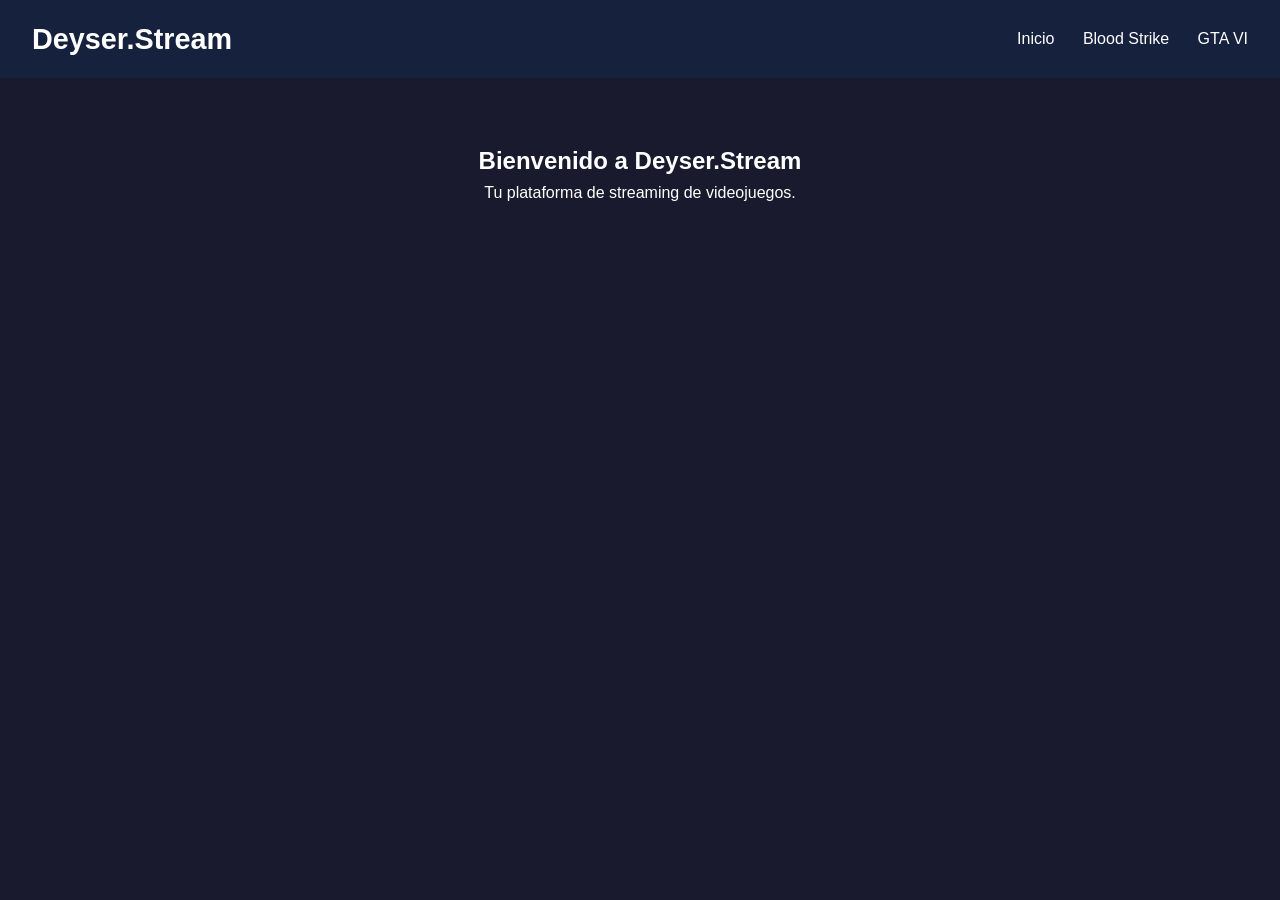
==== index.html @ 68c1915c "Estructura inicial de Deyser.Stream" ====
﻿<!DOCTYPE html>
<html lang="es">
<head>
    <meta charset="UTF-8">
    <meta name="viewport" content="width=device-width, initial-scale=1.0">
    <title>Deyser.Stream - Inicio</title>
    <link rel="stylesheet" href="css/style.css">
</head>
<body>
    <header>
        <h1>Deyser.Stream</h1>
        <nav>
            <a href="index.html">Inicio</a>
            <a href="pages/bloodstrike.html">Blood Strike</a>
            <a href="pages/gtavi.html">GTA VI</a>
        </nav>
    </header>
    <main>
        <section class="hero">
            <h2>Bienvenido a Deyser.Stream</h2>
            <p>Tu plataforma de streaming de videojuegos.</p>
        </section>
        <!-- Aquí irá el contenido general -->
    </main>
    <script src="js/main.js"></script>
</body>
</html>
---- css/style.css ----
﻿/* Estilos globales de Deyser.Stream */
:root {
    --color-primario: #1a1a2e;
    --color-secundario: #16213e;
    --color-acento: #e94560;
    --texto-claro: #ffffff;
}

* { margin: 0; padding: 0; box-sizing: border-box; }

body {
    font-family: 'Segoe UI', Tahoma, Geneva, Verdana, sans-serif;
    background-color: var(--color-primario);
    color: var(--texto-claro);
    line-height: 1.6;
}

header {
    background-color: var(--color-secundario);
    padding: 1rem 2rem;
    display: flex;
    justify-content: space-between;
    align-items: center;
}

header h1 { font-size: 1.8rem; }

nav a {
    color: var(--texto-claro);
    text-decoration: none;
    margin-left: 1.5rem;
    transition: color 0.3s;
}

nav a:hover { color: var(--color-acento); }

.hero { padding: 4rem 2rem; text-align: center; }

/* Los estilos específicos de cada juego irán en sus archivos CSS */
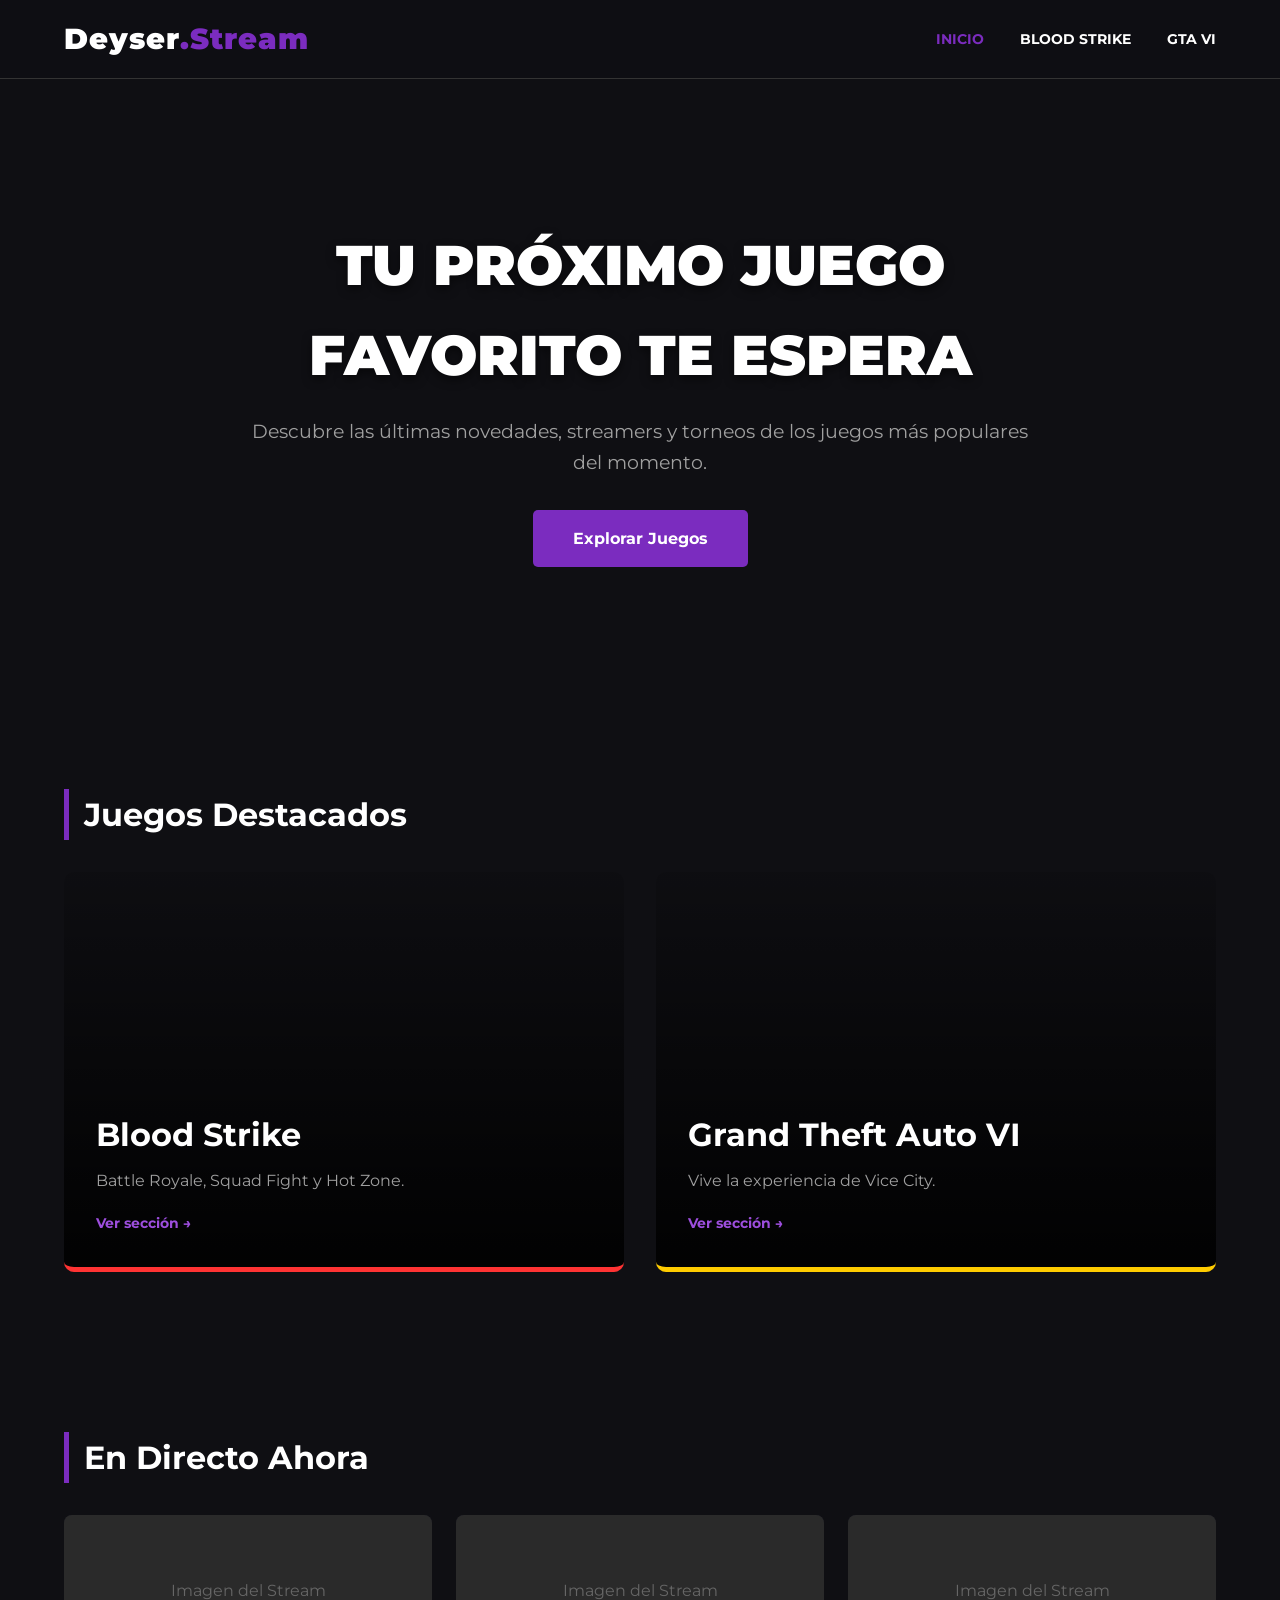
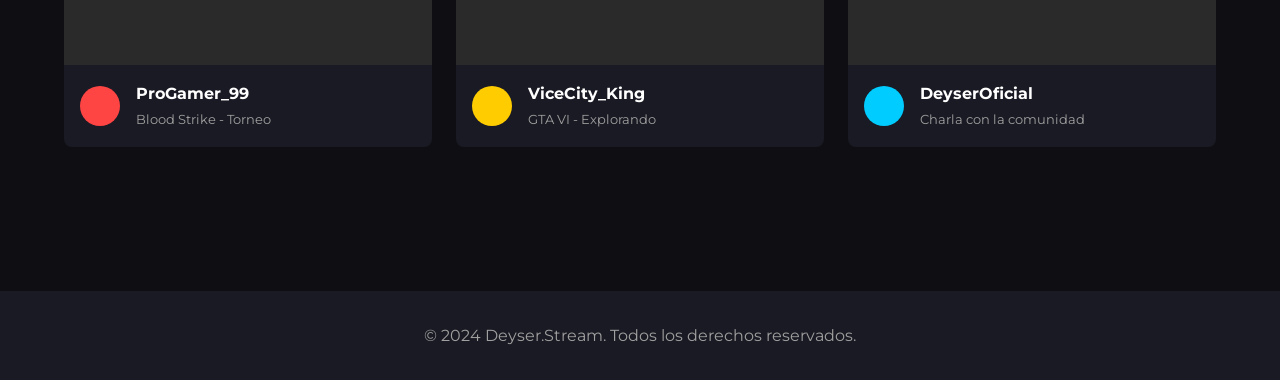
==== commit 25898a06: "Diseño del home general: Hero, tarjetas de juegos y streams" ====
--- a/index.html
+++ b/index.html
@@ -3,25 +3,103 @@
 <head>
     <meta charset="UTF-8">
     <meta name="viewport" content="width=device-width, initial-scale=1.0">
-    <title>Deyser.Stream - Inicio</title>
+    <title>Deyser.Stream - Tu portal de streaming</title>
+    <!-- Fuente de Google -->
+    <link href="https://fonts.googleapis.com/css2?family=Montserrat:wght@400;700;900&display=swap" rel="stylesheet">
     <link rel="stylesheet" href="css/style.css">
 </head>
 <body>
+    <!-- Barra de Navegación -->
     <header>
-        <h1>Deyser.Stream</h1>
+        <div class="logo">
+            <h1>Deyser<span>.Stream</span></h1>
+        </div>
         <nav>
-            <a href="index.html">Inicio</a>
+            <a href="index.html" class="active">Inicio</a>
             <a href="pages/bloodstrike.html">Blood Strike</a>
             <a href="pages/gtavi.html">GTA VI</a>
         </nav>
     </header>
+
     <main>
+        <!-- Sección Hero -->
         <section class="hero">
-            <h2>Bienvenido a Deyser.Stream</h2>
-            <p>Tu plataforma de streaming de videojuegos.</p>
+            <div class="hero-content">
+                <h2>Tu próximo juego favorito te espera</h2>
+                <p>Descubre las últimas novedades, streamers y torneos de los juegos más populares del momento.</p>
+                <a href="#destacados" class="btn-primary">Explorar Juegos</a>
+            </div>
         </section>
-        <!-- Aquí irá el contenido general -->
+
+        <!-- Juegos Destacados -->
+        <section id="destacados" class="featured-games">
+            <h2 class="section-title">Juegos Destacados</h2>
+            <div class="games-grid">
+                <!-- Tarjeta Blood Strike -->
+                <a href="pages/bloodstrike.html" class="game-card bloodstrike-card">
+                    <div class="card-content">
+                        <h3>Blood Strike</h3>
+                        <p>Battle Royale, Squad Fight y Hot Zone.</p>
+                        <span class="play-btn">Ver sección →</span>
+                    </div>
+                </a>
+                <!-- Tarjeta GTA VI -->
+                <a href="pages/gtavi.html" class="game-card gtavi-card">
+                    <div class="card-content">
+                        <h3>Grand Theft Auto VI</h3>
+                        <p>Vive la experiencia de Vice City.</p>
+                        <span class="play-btn">Ver sección →</span>
+                    </div>
+                </a>
+            </div>
+        </section>
+
+        <!-- Streams en Vivo -->
+        <section class="live-streams">
+            <h2 class="section-title">En Directo Ahora</h2>
+            <div class="streams-grid">
+                <!-- Stream 1 -->
+                <div class="stream-card">
+                    <div class="stream-thumbnail" style="background-color: #2a2a2a; display: flex; align-items: center; justify-content: center; color: #666;">Imagen del Stream</div>
+                    <div class="stream-info">
+                        <div class="avatar" style="background: #ff4444;"></div>
+                        <div>
+                            <h4>ProGamer_99</h4>
+                            <p>Blood Strike - Torneo</p>
+                        </div>
+                    </div>
+                </div>
+                <!-- Stream 2 -->
+                <div class="stream-card">
+                    <div class="stream-thumbnail" style="background-color: #2a2a2a; display: flex; align-items: center; justify-content: center; color: #666;">Imagen del Stream</div>
+                    <div class="stream-info">
+                        <div class="avatar" style="background: #ffcc00;"></div>
+                        <div>
+                            <h4>ViceCity_King</h4>
+                            <p>GTA VI - Explorando</p>
+                        </div>
+                    </div>
+                </div>
+                 <!-- Stream 3 -->
+                 <div class="stream-card">
+                    <div class="stream-thumbnail" style="background-color: #2a2a2a; display: flex; align-items: center; justify-content: center; color: #666;">Imagen del Stream</div>
+                    <div class="stream-info">
+                        <div class="avatar" style="background: #00ccff;"></div>
+                        <div>
+                            <h4>DeyserOficial</h4>
+                            <p>Charla con la comunidad</p>
+                        </div>
+                    </div>
+                </div>
+            </div>
+        </section>
     </main>
+
+    <!-- Footer -->
+    <footer>
+        <p>&copy; 2024 Deyser.Stream. Todos los derechos reservados.</p>
+    </footer>
+
     <script src="js/main.js"></script>
 </body>
 </html>
--- a/css/style.css
+++ b/css/style.css
@@ -1,39 +1,256 @@
-﻿/* Estilos globales de Deyser.Stream */
+﻿/* =========================================
+   VARIABLES Y RESET
+   ========================================= */
 :root {
-    --color-primario: #1a1a2e;
-    --color-secundario: #16213e;
-    --color-acento: #e94560;
-    --texto-claro: #ffffff;
-}
-
-* { margin: 0; padding: 0; box-sizing: border-box; }
+    --bg-dark: #0f0f13;
+    --bg-card: #1a1a24;
+    --primary: #7b2cbf;
+    --primary-hover: #9d4edd;
+    --text-main: #ffffff;
+    --text-muted: #a0a0a0;
+    --accent-bloodstrike: #ff3333;
+    --accent-gtavi: #ffcc00;
+}
+
+* { 
+    margin: 0; 
+    padding: 0; 
+    box-sizing: border-box; 
+    font-family: 'Montserrat', sans-serif;
+}
 
 body {
-    font-family: 'Segoe UI', Tahoma, Geneva, Verdana, sans-serif;
-    background-color: var(--color-primario);
-    color: var(--texto-claro);
+    background-color: var(--bg-dark);
+    color: var(--text-main);
     line-height: 1.6;
 }
 
+/* =========================================
+   HEADER (Navegación)
+   ========================================= */
 header {
-    background-color: var(--color-secundario);
-    padding: 1rem 2rem;
+    background-color: rgba(15, 15, 19, 0.95);
+    padding: 1rem 5%;
     display: flex;
     justify-content: space-between;
     align-items: center;
-}
-
-header h1 { font-size: 1.8rem; }
+    position: sticky;
+    top: 0;
+    z-index: 100;
+    border-bottom: 1px solid #333;
+}
+
+.logo h1 {
+    font-size: 1.8rem;
+    font-weight: 900;
+    letter-spacing: 1px;
+}
+
+.logo span {
+    color: var(--primary);
+}
 
 nav a {
-    color: var(--texto-claro);
+    color: var(--text-main);
     text-decoration: none;
-    margin-left: 1.5rem;
+    margin-left: 2rem;
+    font-weight: 700;
+    font-size: 0.9rem;
+    text-transform: uppercase;
     transition: color 0.3s;
 }
 
-nav a:hover { color: var(--color-acento); }
-
-.hero { padding: 4rem 2rem; text-align: center; }
-
-/* Los estilos específicos de cada juego irán en sus archivos CSS */
+nav a:hover, nav a.active {
+    color: var(--primary);
+}
+
+/* =========================================
+   HERO SECTION
+   ========================================= */
+.hero {
+    height: 70vh;
+    display: flex;
+    align-items: center;
+    justify-content: center;
+    text-align: center;
+    background: linear-gradient(rgba(15, 15, 19, 0.8), rgba(15, 15, 19, 0.9)), url('https://images.unsplash.com/photo-1542751371-adc38448a05e?ixlib=rb-4.0.3&auto=format&fit=crop&w=1920&q=80') center/cover;
+    padding: 0 20px;
+}
+
+.hero-content {
+    max-width: 800px;
+}
+
+.hero h2 {
+    font-size: 3.5rem;
+    font-weight: 900;
+    margin-bottom: 1rem;
+    text-transform: uppercase;
+    text-shadow: 0 4px 10px rgba(0,0,0,0.5);
+}
+
+.hero p {
+    font-size: 1.2rem;
+    color: var(--text-muted);
+    margin-bottom: 2rem;
+}
+
+.btn-primary {
+    display: inline-block;
+    background-color: var(--primary);
+    color: white;
+    padding: 1rem 2.5rem;
+    text-decoration: none;
+    font-weight: 700;
+    border-radius: 5px;
+    transition: background 0.3s, transform 0.2s;
+}
+
+.btn-primary:hover {
+    background-color: var(--primary-hover);
+    transform: translateY(-3px);
+}
+
+/* =========================================
+   SECCIONES GENERALES
+   ========================================= */
+section {
+    padding: 5rem 5%;
+}
+
+.section-title {
+    font-size: 2rem;
+    margin-bottom: 2rem;
+    border-left: 5px solid var(--primary);
+    padding-left: 15px;
+}
+
+/* =========================================
+   JUEGOS DESTACADOS (Grid)
+   ========================================= */
+.games-grid {
+    display: grid;
+    grid-template-columns: repeat(auto-fit, minmax(300px, 1fr));
+    gap: 2rem;
+}
+
+.game-card {
+    height: 400px;
+    border-radius: 10px;
+    text-decoration: none;
+    color: white;
+    display: flex;
+    align-items: flex-end;
+    padding: 2rem;
+    position: relative;
+    overflow: hidden;
+    transition: transform 0.3s;
+}
+
+.game-card:hover {
+    transform: scale(1.02);
+}
+
+/* Tarjeta Blood Strike */
+.bloodstrike-card {
+    background: linear-gradient(to top, rgba(0,0,0,0.9), rgba(0,0,0,0.1)), url('https://images.unsplash.com/photo-1538481199705-c710c4e965fc?ixlib=rb-4.0.3&auto=format&fit=crop&w=800&q=80') center/cover;
+    border-bottom: 5px solid var(--accent-bloodstrike);
+}
+
+/* Tarjeta GTA VI */
+.gtavi-card {
+    background: linear-gradient(to top, rgba(0,0,0,0.9), rgba(0,0,0,0.1)), url('https://images.unsplash.com/photo-1511512578047-dfb367046420?ixlib=rb-4.0.3&auto=format&fit=crop&w=800&q=80') center/cover;
+    border-bottom: 5px solid var(--accent-gtavi);
+}
+
+.card-content h3 {
+    font-size: 2rem;
+    margin-bottom: 0.5rem;
+}
+
+.card-content p {
+    color: var(--text-muted);
+    margin-bottom: 1rem;
+}
+
+.play-btn {
+    font-weight: 700;
+    font-size: 0.9rem;
+    color: var(--primary-hover);
+}
+
+/* =========================================
+   STREAMS EN VIVO
+   ========================================= */
+.streams-grid {
+    display: grid;
+    grid-template-columns: repeat(auto-fit, minmax(250px, 1fr));
+    gap: 1.5rem;
+}
+
+.stream-card {
+    background-color: var(--bg-card);
+    border-radius: 8px;
+    overflow: hidden;
+    transition: transform 0.2s;
+    cursor: pointer;
+}
+
+.stream-card:hover {
+    transform: translateY(-5px);
+}
+
+.stream-thumbnail {
+    width: 100%;
+    height: 150px;
+}
+
+.stream-info {
+    padding: 1rem;
+    display: flex;
+    align-items: center;
+    gap: 1rem;
+}
+
+.avatar {
+    width: 40px;
+    height: 40px;
+    border-radius: 50%;
+}
+
+.stream-info h4 {
+    font-size: 1rem;
+    margin-bottom: 0.2rem;
+}
+
+.stream-info p {
+    font-size: 0.8rem;
+    color: var(--text-muted);
+}
+
+/* =========================================
+   FOOTER
+   ========================================= */
+footer {
+    text-align: center;
+    padding: 2rem;
+    background-color: var(--bg-card);
+    color: var(--text-muted);
+    margin-top: 4rem;
+}
+
+/* =========================================
+   RESPONSIVE (Móviles)
+   ========================================= */
+@media (max-width: 768px) {
+    header {
+        flex-direction: column;
+        gap: 1rem;
+    }
+    nav a {
+        margin: 0 0.5rem;
+    }
+    .hero h2 {
+        font-size: 2.2rem;
+    }
+}
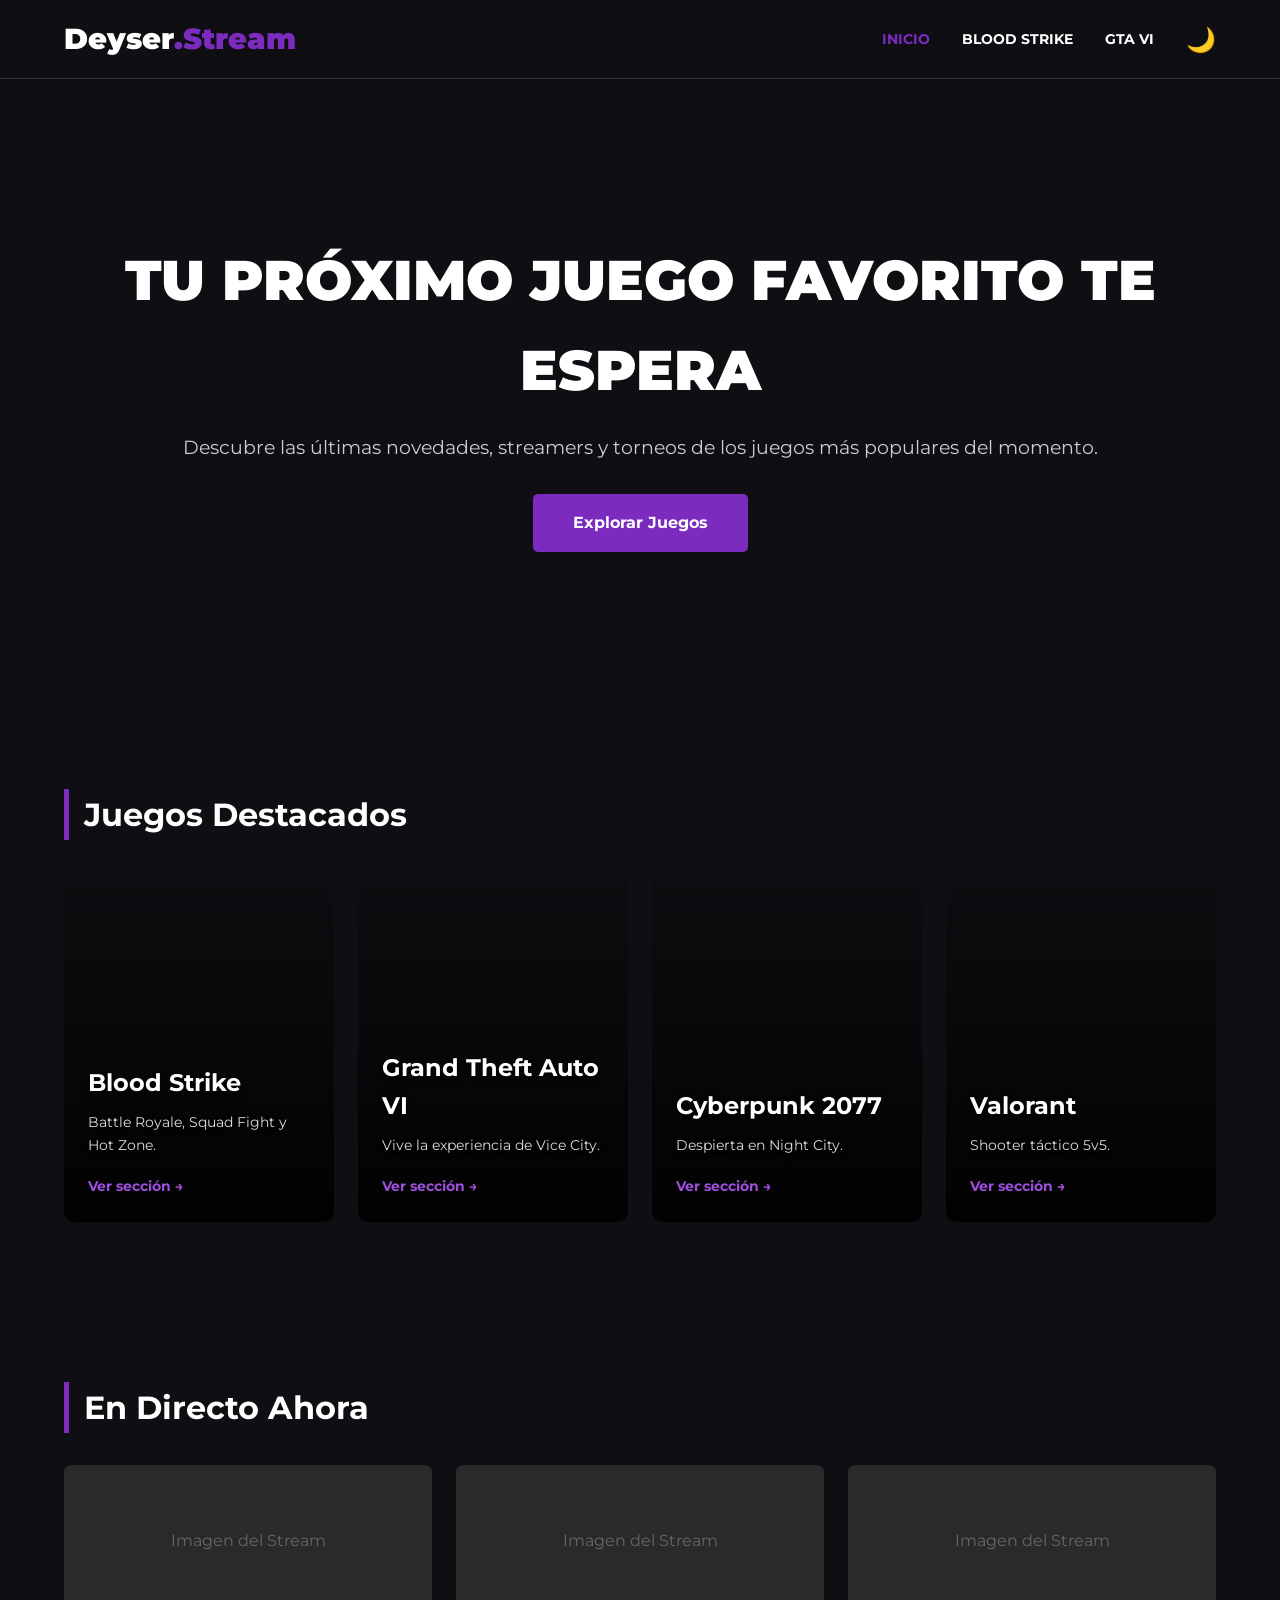
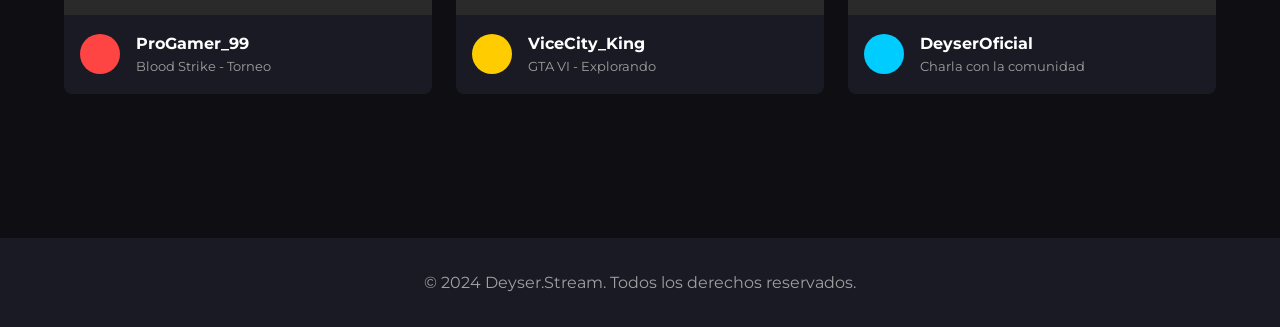
==== commit 4133177c: "Feat: SEO, Favicon, 4 juegos, Modo Claro/Oscuro y pulido visual" ====
--- a/index.html
+++ b/index.html
@@ -4,12 +4,22 @@
     <meta charset="UTF-8">
     <meta name="viewport" content="width=device-width, initial-scale=1.0">
     <title>Deyser.Stream - Tu portal de streaming</title>
-    <!-- Fuente de Google -->
+    
+    <!-- SEO y Redes Sociales -->
+    <meta name="description" content="Descubre las últimas novedades, streamers y torneos de los juegos más populares del momento en Deyser.Stream.">
+    <meta property="og:title" content="Deyser.Stream - Tu portal de streaming">
+    <meta property="og:description" content="Descubre las últimas novedades de tus juegos favoritos.">
+    <meta property="og:type" content="website">
+    <meta property="og:image" content="https://images.unsplash.com/photo-1542751371-adc38448a05e?q=80&w=1200&auto=format&fit=crop">
+    
+    <!-- Favicon (Emoji de mando) -->
+    <link rel="icon" href="data:image/svg+xml,<svg xmlns=%22http://www.w3.org/2000/svg%22 viewBox=%220 0 100 100%22><text y=%22.9em%22 font-size=%2290%22>🎮</text></svg>">
+    
+    <!-- Fuentes -->
     <link href="https://fonts.googleapis.com/css2?family=Montserrat:wght@400;700;900&display=swap" rel="stylesheet">
     <link rel="stylesheet" href="css/style.css">
 </head>
 <body>
-    <!-- Barra de Navegación -->
     <header>
         <div class="logo">
             <h1>Deyser<span>.Stream</span></h1>
@@ -18,11 +28,11 @@
             <a href="index.html" class="active">Inicio</a>
             <a href="pages/bloodstrike.html">Blood Strike</a>
             <a href="pages/gtavi.html">GTA VI</a>
+            <button id="theme-toggle" class="theme-btn" aria-label="Cambiar tema">🌙</button>
         </nav>
     </header>
 
     <main>
-        <!-- Sección Hero -->
         <section class="hero">
             <div class="hero-content">
                 <h2>Tu próximo juego favorito te espera</h2>
@@ -31,7 +41,6 @@
             </div>
         </section>
 
-        <!-- Juegos Destacados -->
         <section id="destacados" class="featured-games">
             <h2 class="section-title">Juegos Destacados</h2>
             <div class="games-grid">
@@ -51,14 +60,28 @@
                         <span class="play-btn">Ver sección →</span>
                     </div>
                 </a>
+                <!-- Tarjeta Cyberpunk 2077 -->
+                <a href="#" class="game-card cyberpunk-card">
+                    <div class="card-content">
+                        <h3>Cyberpunk 2077</h3>
+                        <p>Despierta en Night City.</p>
+                        <span class="play-btn">Ver sección →</span>
+                    </div>
+                </a>
+                <!-- Tarjeta Valorant -->
+                <a href="#" class="game-card valorant-card">
+                    <div class="card-content">
+                        <h3>Valorant</h3>
+                        <p>Shooter táctico 5v5.</p>
+                        <span class="play-btn">Ver sección →</span>
+                    </div>
+                </a>
             </div>
         </section>
 
-        <!-- Streams en Vivo -->
         <section class="live-streams">
             <h2 class="section-title">En Directo Ahora</h2>
             <div class="streams-grid">
-                <!-- Stream 1 -->
                 <div class="stream-card">
                     <div class="stream-thumbnail" style="background-color: #2a2a2a; display: flex; align-items: center; justify-content: center; color: #666;">Imagen del Stream</div>
                     <div class="stream-info">
@@ -69,7 +92,6 @@
                         </div>
                     </div>
                 </div>
-                <!-- Stream 2 -->
                 <div class="stream-card">
                     <div class="stream-thumbnail" style="background-color: #2a2a2a; display: flex; align-items: center; justify-content: center; color: #666;">Imagen del Stream</div>
                     <div class="stream-info">
@@ -80,7 +102,6 @@
                         </div>
                     </div>
                 </div>
-                 <!-- Stream 3 -->
                  <div class="stream-card">
                     <div class="stream-thumbnail" style="background-color: #2a2a2a; display: flex; align-items: center; justify-content: center; color: #666;">Imagen del Stream</div>
                     <div class="stream-info">
@@ -95,7 +116,6 @@
         </section>
     </main>
 
-    <!-- Footer -->
     <footer>
         <p>&copy; 2024 Deyser.Stream. Todos los derechos reservados.</p>
     </footer>
--- a/css/style.css
+++ b/css/style.css
@@ -1,5 +1,5 @@
 ﻿/* =========================================
-   VARIABLES Y RESET
+   VARIABLES GLOBALES Y RESET
    ========================================= */
 :root {
     --bg-dark: #0f0f13;
@@ -8,8 +8,16 @@
     --primary-hover: #9d4edd;
     --text-main: #ffffff;
     --text-muted: #a0a0a0;
-    --accent-bloodstrike: #ff3333;
-    --accent-gtavi: #ffcc00;
+    --border-color: #333333;
+}
+
+/* MODO CLARO */
+body.light-mode {
+    --bg-dark: #f4f4f9;
+    --bg-card: #ffffff;
+    --text-main: #121212;
+    --text-muted: #555555;
+    --border-color: #dddddd;
 }
 
 * { 
@@ -17,6 +25,11 @@
     padding: 0; 
     box-sizing: border-box; 
     font-family: 'Montserrat', sans-serif;
+    transition: background-color 0.3s, color 0.3s, border-color 0.3s;
+}
+
+html {
+    scroll-behavior: smooth;
 }
 
 body {
@@ -25,8 +38,14 @@
     line-height: 1.6;
 }
 
+/* Scrollbar Personalizada */
+::-webkit-scrollbar { width: 10px; }
+::-webkit-scrollbar-track { background: var(--bg-dark); }
+::-webkit-scrollbar-thumb { background: var(--primary); border-radius: 5px; }
+::-webkit-scrollbar-thumb:hover { background: var(--primary-hover); }
+
 /* =========================================
-   HEADER (Navegación)
+   HEADER
    ========================================= */
 header {
     background-color: rgba(15, 15, 19, 0.95);
@@ -37,19 +56,14 @@
     position: sticky;
     top: 0;
     z-index: 100;
-    border-bottom: 1px solid #333;
+    border-bottom: 1px solid var(--border-color);
 }
+body.light-mode header { background-color: rgba(244, 244, 249, 0.95); }
 
-.logo h1 {
-    font-size: 1.8rem;
-    font-weight: 900;
-    letter-spacing: 1px;
-}
+.logo h1 { font-size: 1.8rem; font-weight: 900; color: var(--text-main); }
+.logo span { color: var(--primary); }
 
-.logo span {
-    color: var(--primary);
-}
-
+nav { display: flex; align-items: center; }
 nav a {
     color: var(--text-main);
     text-decoration: none;
@@ -59,10 +73,18 @@
     text-transform: uppercase;
     transition: color 0.3s;
 }
+nav a:hover, nav a.active { color: var(--primary); }
 
-nav a:hover, nav a.active {
-    color: var(--primary);
+/* Botón Modo Claro/Oscuro */
+.theme-btn {
+    background: none;
+    border: none;
+    font-size: 1.5rem;
+    cursor: pointer;
+    margin-left: 2rem;
+    transition: transform 0.3s;
 }
+.theme-btn:hover { transform: scale(1.2) rotate(15deg); }
 
 /* =========================================
    HERO SECTION
@@ -76,181 +98,62 @@
     background: linear-gradient(rgba(15, 15, 19, 0.8), rgba(15, 15, 19, 0.9)), url('https://images.unsplash.com/photo-1542751371-adc38448a05e?ixlib=rb-4.0.3&auto=format&fit=crop&w=1920&q=80') center/cover;
     padding: 0 20px;
 }
-
-.hero-content {
-    max-width: 800px;
-}
-
-.hero h2 {
-    font-size: 3.5rem;
-    font-weight: 900;
-    margin-bottom: 1rem;
-    text-transform: uppercase;
-    text-shadow: 0 4px 10px rgba(0,0,0,0.5);
-}
-
-.hero p {
-    font-size: 1.2rem;
-    color: var(--text-muted);
-    margin-bottom: 2rem;
-}
+.hero h2 { font-size: 3.5rem; font-weight: 900; margin-bottom: 1rem; text-transform: uppercase; color: #fff; }
+.hero p { font-size: 1.2rem; color: #ccc; margin-bottom: 2rem; }
 
 .btn-primary {
-    display: inline-block;
-    background-color: var(--primary);
-    color: white;
-    padding: 1rem 2.5rem;
-    text-decoration: none;
-    font-weight: 700;
-    border-radius: 5px;
-    transition: background 0.3s, transform 0.2s;
+    display: inline-block; background-color: var(--primary); color: white;
+    padding: 1rem 2.5rem; text-decoration: none; font-weight: 700;
+    border-radius: 5px; transition: background 0.3s, transform 0.2s;
 }
-
-.btn-primary:hover {
-    background-color: var(--primary-hover);
-    transform: translateY(-3px);
-}
+.btn-primary:hover { background-color: var(--primary-hover); transform: translateY(-3px); }
 
 /* =========================================
-   SECCIONES GENERALES
+   SECCIONES Y GRIDS
    ========================================= */
-section {
-    padding: 5rem 5%;
+section { padding: 5rem 5%; }
+.section-title { font-size: 2rem; margin-bottom: 2rem; border-left: 5px solid var(--primary); padding-left: 15px; }
+
+/* Juegos (Ahora 4 tarjetas) */
+.games-grid { display: grid; grid-template-columns: repeat(auto-fit, minmax(250px, 1fr)); gap: 1.5rem; }
+.game-card {
+    height: 350px; border-radius: 10px; text-decoration: none; color: white;
+    display: flex; align-items: flex-end; padding: 1.5rem;
+    position: relative; overflow: hidden; transition: transform 0.3s;
 }
+.game-card:hover { transform: scale(1.03); }
+.game-card::after {
+    content: ''; position: absolute; inset: 0;
+    background: linear-gradient(to top, rgba(0,0,0,0.9), rgba(0,0,0,0.1));
+    z-index: 1;
+}
+.card-content { position: relative; z-index: 2; }
+.card-content h3 { font-size: 1.5rem; margin-bottom: 0.5rem; text-shadow: 0 2px 5px rgba(0,0,0,0.8); }
+.card-content p { color: #ddd; margin-bottom: 1rem; font-size: 0.9rem; text-shadow: 0 2px 5px rgba(0,0,0,0.8); }
+.play-btn { font-weight: 700; font-size: 0.9rem; color: var(--primary-hover); }
 
-.section-title {
-    font-size: 2rem;
-    margin-bottom: 2rem;
-    border-left: 5px solid var(--primary);
-    padding-left: 15px;
+/* Fondos de las tarjetas */
+.bloodstrike-card { background: url('https://images.unsplash.com/photo-1538481199705-c710c4e965fc?auto=format&fit=crop&w=600&q=80') center/cover; }
+.gtavi-card { background: url('https://images.unsplash.com/photo-1511512578047-dfb367046420?auto=format&fit=crop&w=600&q=80') center/cover; }
+.cyberpunk-card { background: url('https://images.unsplash.com/photo-1605559911160-a3d95d213904?auto=format&fit=crop&w=600&q=80') center/cover; }
+.valorant-card { background: url('https://images.unsplash.com/photo-1542751371-adc38448a05e?auto=format&fit=crop&w=600&q=80') center/cover; }
+
+/* Streams */
+.streams-grid { display: grid; grid-template-columns: repeat(auto-fit, minmax(250px, 1fr)); gap: 1.5rem; }
+.stream-card { background-color: var(--bg-card); border-radius: 8px; overflow: hidden; transition: transform 0.2s; cursor: pointer; }
+.stream-card:hover { transform: translateY(-5px); }
+.stream-thumbnail { width: 100%; height: 150px; }
+.stream-info { padding: 1rem; display: flex; align-items: center; gap: 1rem; }
+.avatar { width: 40px; height: 40px; border-radius: 50%; }
+.stream-info h4 { font-size: 1rem; color: var(--text-main); }
+.stream-info p { font-size: 0.8rem; color: var(--text-muted); }
+
+/* Footer */
+footer { text-align: center; padding: 2rem; background-color: var(--bg-card); color: var(--text-muted); margin-top: 4rem; }
+
+@media (max-width: 768px) {
+    header { flex-direction: column; gap: 1rem; }
+    nav a { margin: 0 0.5rem; font-size: 0.8rem; }
+    .theme-btn { margin-left: 0.5rem; }
+    .hero h2 { font-size: 2.2rem; }
 }
-
-/* =========================================
-   JUEGOS DESTACADOS (Grid)
-   ========================================= */
-.games-grid {
-    display: grid;
-    grid-template-columns: repeat(auto-fit, minmax(300px, 1fr));
-    gap: 2rem;
-}
-
-.game-card {
-    height: 400px;
-    border-radius: 10px;
-    text-decoration: none;
-    color: white;
-    display: flex;
-    align-items: flex-end;
-    padding: 2rem;
-    position: relative;
-    overflow: hidden;
-    transition: transform 0.3s;
-}
-
-.game-card:hover {
-    transform: scale(1.02);
-}
-
-/* Tarjeta Blood Strike */
-.bloodstrike-card {
-    background: linear-gradient(to top, rgba(0,0,0,0.9), rgba(0,0,0,0.1)), url('https://images.unsplash.com/photo-1538481199705-c710c4e965fc?ixlib=rb-4.0.3&auto=format&fit=crop&w=800&q=80') center/cover;
-    border-bottom: 5px solid var(--accent-bloodstrike);
-}
-
-/* Tarjeta GTA VI */
-.gtavi-card {
-    background: linear-gradient(to top, rgba(0,0,0,0.9), rgba(0,0,0,0.1)), url('https://images.unsplash.com/photo-1511512578047-dfb367046420?ixlib=rb-4.0.3&auto=format&fit=crop&w=800&q=80') center/cover;
-    border-bottom: 5px solid var(--accent-gtavi);
-}
-
-.card-content h3 {
-    font-size: 2rem;
-    margin-bottom: 0.5rem;
-}
-
-.card-content p {
-    color: var(--text-muted);
-    margin-bottom: 1rem;
-}
-
-.play-btn {
-    font-weight: 700;
-    font-size: 0.9rem;
-    color: var(--primary-hover);
-}
-
-/* =========================================
-   STREAMS EN VIVO
-   ========================================= */
-.streams-grid {
-    display: grid;
-    grid-template-columns: repeat(auto-fit, minmax(250px, 1fr));
-    gap: 1.5rem;
-}
-
-.stream-card {
-    background-color: var(--bg-card);
-    border-radius: 8px;
-    overflow: hidden;
-    transition: transform 0.2s;
-    cursor: pointer;
-}
-
-.stream-card:hover {
-    transform: translateY(-5px);
-}
-
-.stream-thumbnail {
-    width: 100%;
-    height: 150px;
-}
-
-.stream-info {
-    padding: 1rem;
-    display: flex;
-    align-items: center;
-    gap: 1rem;
-}
-
-.avatar {
-    width: 40px;
-    height: 40px;
-    border-radius: 50%;
-}
-
-.stream-info h4 {
-    font-size: 1rem;
-    margin-bottom: 0.2rem;
-}
-
-.stream-info p {
-    font-size: 0.8rem;
-    color: var(--text-muted);
-}
-
-/* =========================================
-   FOOTER
-   ========================================= */
-footer {
-    text-align: center;
-    padding: 2rem;
-    background-color: var(--bg-card);
-    color: var(--text-muted);
-    margin-top: 4rem;
-}
-
-/* =========================================
-   RESPONSIVE (Móviles)
-   ========================================= */
-@media (max-width: 768px) {
-    header {
-        flex-direction: column;
-        gap: 1rem;
-    }
-    nav a {
-        margin: 0 0.5rem;
-    }
-    .hero h2 {
-        font-size: 2.2rem;
-    }
-}
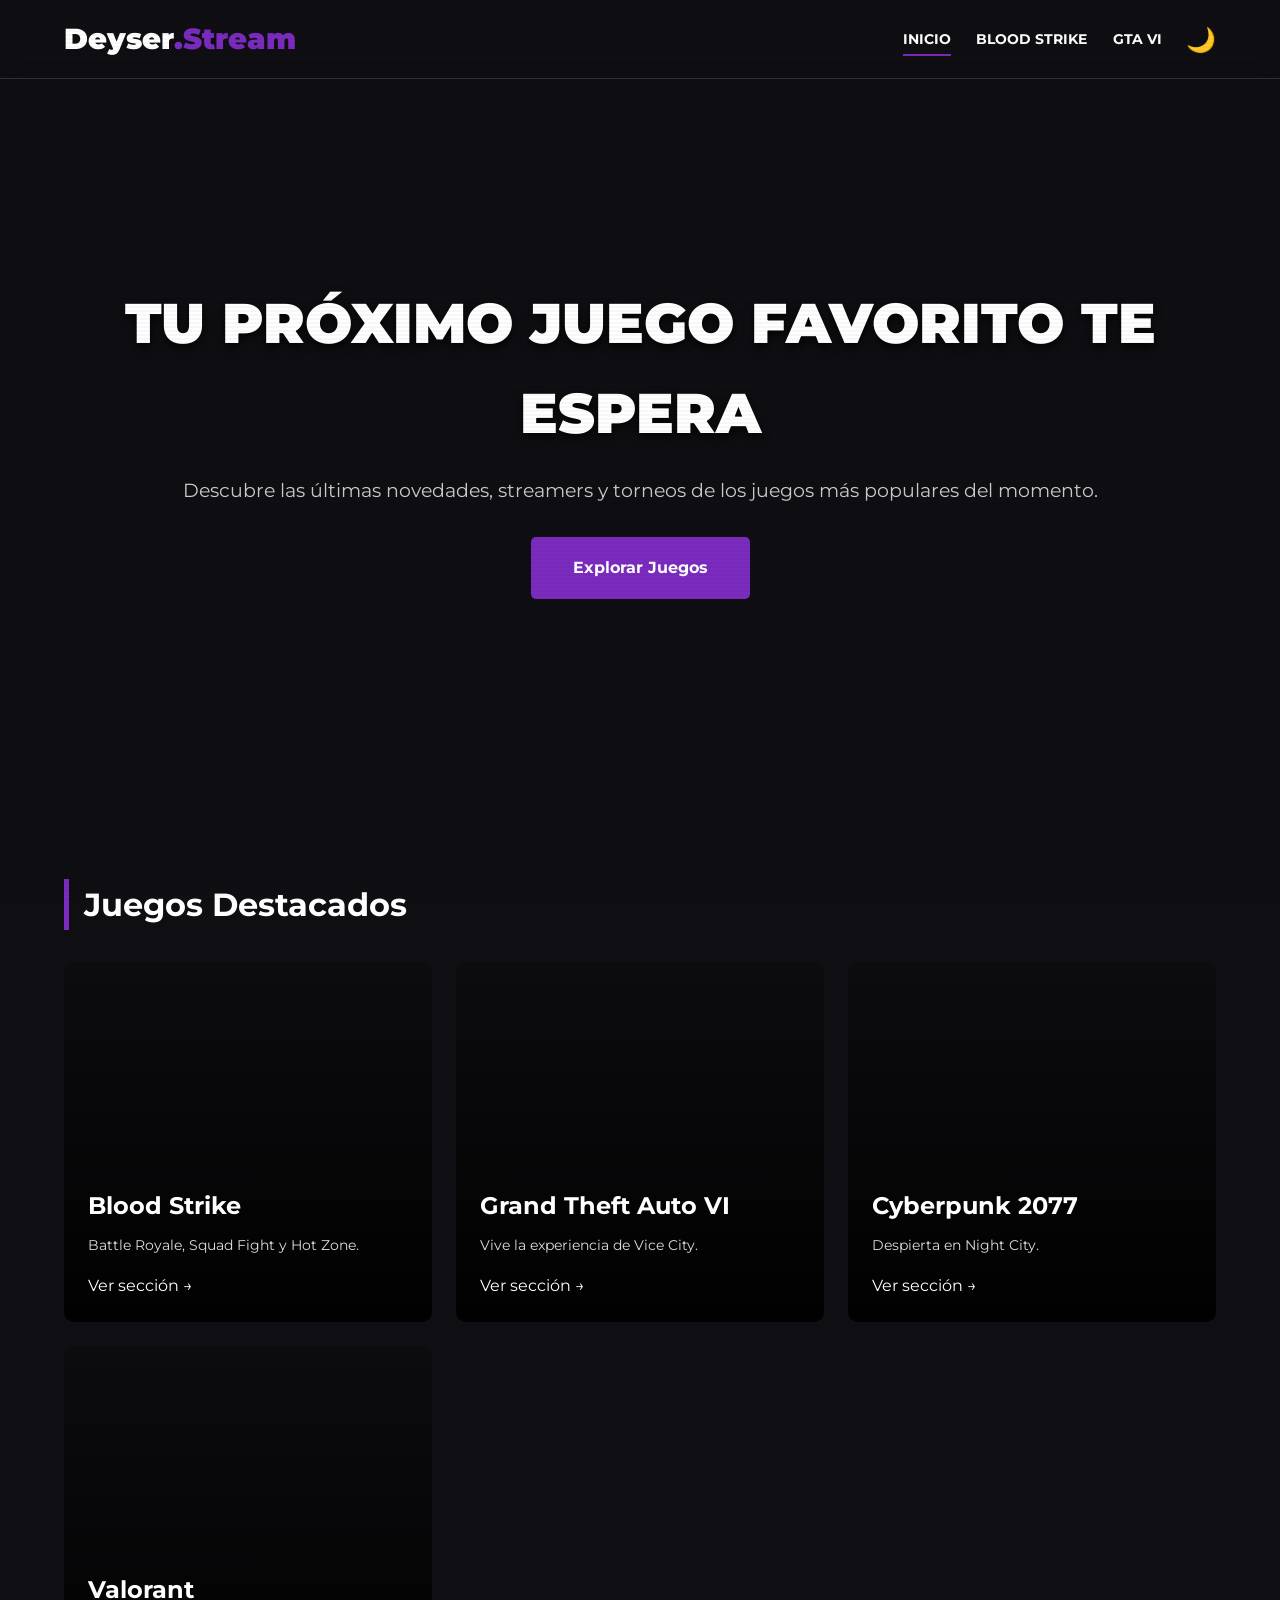
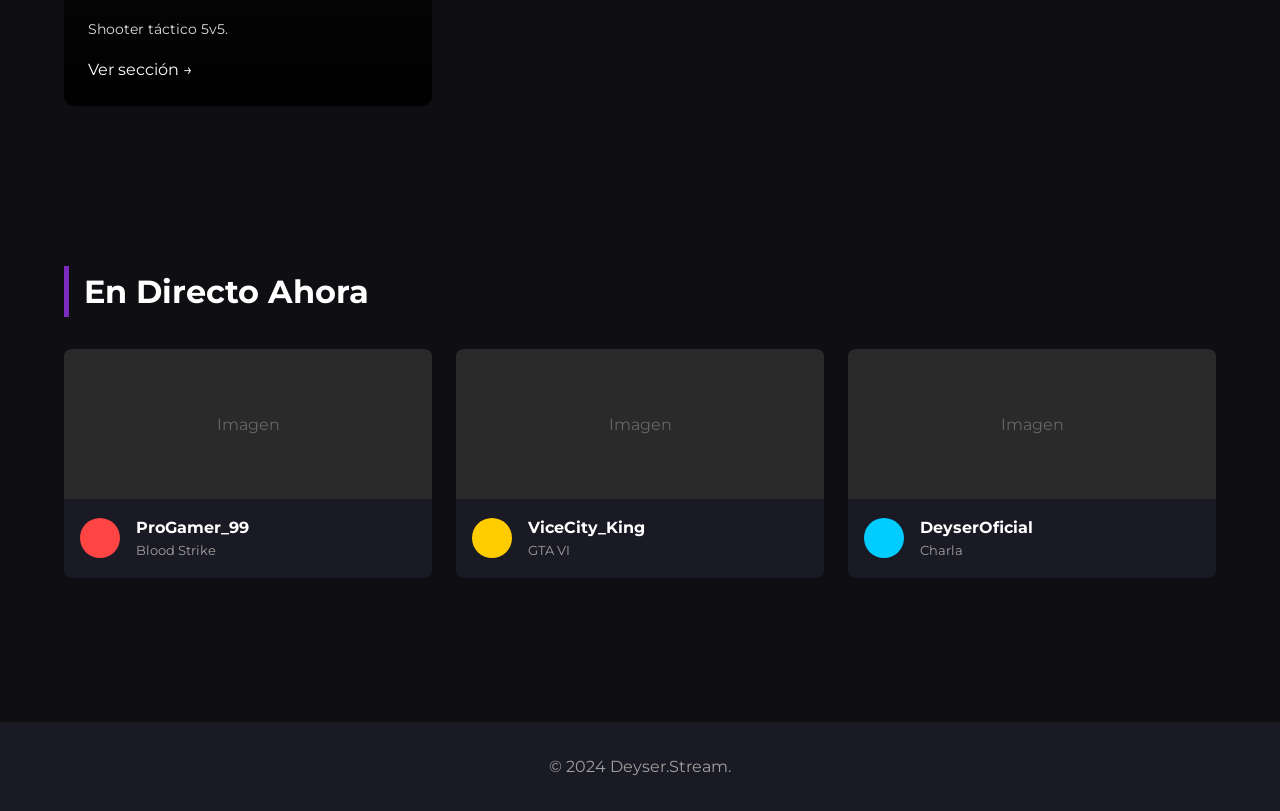
==== commit 5739cb76: "Feat: Responsive total, Menú Móvil, Transiciones SPA, Sonido y Parallax" ====
--- a/index.html
+++ b/index.html
@@ -4,36 +4,28 @@
     <meta charset="UTF-8">
     <meta name="viewport" content="width=device-width, initial-scale=1.0">
     <title>Deyser.Stream - Tu portal de streaming</title>
-    
-    <!-- SEO y Redes Sociales -->
-    <meta name="description" content="Descubre las últimas novedades, streamers y torneos de los juegos más populares del momento en Deyser.Stream.">
-    <meta property="og:title" content="Deyser.Stream - Tu portal de streaming">
-    <meta property="og:description" content="Descubre las últimas novedades de tus juegos favoritos.">
-    <meta property="og:type" content="website">
-    <meta property="og:image" content="https://images.unsplash.com/photo-1542751371-adc38448a05e?q=80&w=1200&auto=format&fit=crop">
-    
-    <!-- Favicon (Emoji de mando) -->
+    <meta name="description" content="Descubre las últimas novedades, streamers y torneos de los juegos más populares.">
     <link rel="icon" href="data:image/svg+xml,<svg xmlns=%22http://www.w3.org/2000/svg%22 viewBox=%220 0 100 100%22><text y=%22.9em%22 font-size=%2290%22>🎮</text></svg>">
-    
-    <!-- Fuentes -->
     <link href="https://fonts.googleapis.com/css2?family=Montserrat:wght@400;700;900&display=swap" rel="stylesheet">
     <link rel="stylesheet" href="css/style.css">
 </head>
-<body>
-    <header>
+<body>    <header>
         <div class="logo">
-            <h1>Deyser<span>.Stream</span></h1>
+            <h1><a href="index.html" style="color: inherit; text-decoration: none;">Deyser<span>.Stream</span></a></h1>
         </div>
-        <nav>
-            <a href="index.html" class="active">Inicio</a>
-            <a href="pages/bloodstrike.html">Blood Strike</a>
-            <a href="pages/gtavi.html">GTA VI</a>
-            <button id="theme-toggle" class="theme-btn" aria-label="Cambiar tema">🌙</button>
+        <nav class="nav-container">
+            <div class="nav-links">
+                <a href="index.html" class="active">Inicio</a>
+                <a href="pages/bloodstrike.html" class="">Blood Strike</a>
+                <a href="pages/gtavi.html" class="">GTA VI</a>
+                <button id="theme-toggle" class="theme-btn" aria-label="Cambiar tema">🌙</button>
+            </div>
+            <button class="hamburger" aria-label="Menú">
+                <span></span><span></span><span></span>
+            </button>
         </nav>
-    </header>
-
-    <main>
-        <section class="hero">
+    </header>    <main>
+        <section class="hero" style="background-image: linear-gradient(rgba(15, 15, 19, 0.8), rgba(15, 15, 19, 0.9)), url('https://images.unsplash.com/photo-1542751371-adc38448a05e?ixlib=rb-4.0.3&auto=format&fit=crop&w=1920&q=80');">
             <div class="hero-content">
                 <h2>Tu próximo juego favorito te espera</h2>
                 <p>Descubre las últimas novedades, streamers y torneos de los juegos más populares del momento.</p>
@@ -44,37 +36,17 @@
         <section id="destacados" class="featured-games">
             <h2 class="section-title">Juegos Destacados</h2>
             <div class="games-grid">
-                <!-- Tarjeta Blood Strike -->
                 <a href="pages/bloodstrike.html" class="game-card bloodstrike-card">
-                    <div class="card-content">
-                        <h3>Blood Strike</h3>
-                        <p>Battle Royale, Squad Fight y Hot Zone.</p>
-                        <span class="play-btn">Ver sección →</span>
-                    </div>
+                    <div class="card-content"><h3>Blood Strike</h3><p>Battle Royale, Squad Fight y Hot Zone.</p><span class="play-btn">Ver sección →</span></div>
                 </a>
-                <!-- Tarjeta GTA VI -->
                 <a href="pages/gtavi.html" class="game-card gtavi-card">
-                    <div class="card-content">
-                        <h3>Grand Theft Auto VI</h3>
-                        <p>Vive la experiencia de Vice City.</p>
-                        <span class="play-btn">Ver sección →</span>
-                    </div>
+                    <div class="card-content"><h3>Grand Theft Auto VI</h3><p>Vive la experiencia de Vice City.</p><span class="play-btn">Ver sección →</span></div>
                 </a>
-                <!-- Tarjeta Cyberpunk 2077 -->
                 <a href="#" class="game-card cyberpunk-card">
-                    <div class="card-content">
-                        <h3>Cyberpunk 2077</h3>
-                        <p>Despierta en Night City.</p>
-                        <span class="play-btn">Ver sección →</span>
-                    </div>
+                    <div class="card-content"><h3>Cyberpunk 2077</h3><p>Despierta en Night City.</p><span class="play-btn">Ver sección →</span></div>
                 </a>
-                <!-- Tarjeta Valorant -->
                 <a href="#" class="game-card valorant-card">
-                    <div class="card-content">
-                        <h3>Valorant</h3>
-                        <p>Shooter táctico 5v5.</p>
-                        <span class="play-btn">Ver sección →</span>
-                    </div>
+                    <div class="card-content"><h3>Valorant</h3><p>Shooter táctico 5v5.</p><span class="play-btn">Ver sección →</span></div>
                 </a>
             </div>
         </section>
@@ -82,44 +54,13 @@
         <section class="live-streams">
             <h2 class="section-title">En Directo Ahora</h2>
             <div class="streams-grid">
-                <div class="stream-card">
-                    <div class="stream-thumbnail" style="background-color: #2a2a2a; display: flex; align-items: center; justify-content: center; color: #666;">Imagen del Stream</div>
-                    <div class="stream-info">
-                        <div class="avatar" style="background: #ff4444;"></div>
-                        <div>
-                            <h4>ProGamer_99</h4>
-                            <p>Blood Strike - Torneo</p>
-                        </div>
-                    </div>
-                </div>
-                <div class="stream-card">
-                    <div class="stream-thumbnail" style="background-color: #2a2a2a; display: flex; align-items: center; justify-content: center; color: #666;">Imagen del Stream</div>
-                    <div class="stream-info">
-                        <div class="avatar" style="background: #ffcc00;"></div>
-                        <div>
-                            <h4>ViceCity_King</h4>
-                            <p>GTA VI - Explorando</p>
-                        </div>
-                    </div>
-                </div>
-                 <div class="stream-card">
-                    <div class="stream-thumbnail" style="background-color: #2a2a2a; display: flex; align-items: center; justify-content: center; color: #666;">Imagen del Stream</div>
-                    <div class="stream-info">
-                        <div class="avatar" style="background: #00ccff;"></div>
-                        <div>
-                            <h4>DeyserOficial</h4>
-                            <p>Charla con la comunidad</p>
-                        </div>
-                    </div>
-                </div>
+                <div class="stream-card"><div class="stream-thumbnail" style="background:#2a2a2a; display:flex; align-items:center; justify-content:center; color:#666;">Imagen</div><div class="stream-info"><div class="avatar" style="background:#ff4444;"></div><div><h4>ProGamer_99</h4><p>Blood Strike</p></div></div></div>
+                <div class="stream-card"><div class="stream-thumbnail" style="background:#2a2a2a; display:flex; align-items:center; justify-content:center; color:#666;">Imagen</div><div class="stream-info"><div class="avatar" style="background:#ffcc00;"></div><div><h4>ViceCity_King</h4><p>GTA VI</p></div></div></div>
+                <div class="stream-card"><div class="stream-thumbnail" style="background:#2a2a2a; display:flex; align-items:center; justify-content:center; color:#666;">Imagen</div><div class="stream-info"><div class="avatar" style="background:#00ccff;"></div><div><h4>DeyserOficial</h4><p>Charla</p></div></div></div>
             </div>
         </section>
     </main>
-
-    <footer>
-        <p>&copy; 2024 Deyser.Stream. Todos los derechos reservados.</p>
-    </footer>
-
+    <footer><p>&copy; 2024 Deyser.Stream.</p></footer>
     <script src="js/main.js"></script>
 </body>
 </html>
--- a/css/style.css
+++ b/css/style.css
@@ -11,7 +11,6 @@
     --border-color: #333333;
 }
 
-/* MODO CLARO */
 body.light-mode {
     --bg-dark: #f4f4f9;
     --bg-card: #ffffff;
@@ -25,27 +24,48 @@
     padding: 0; 
     box-sizing: border-box; 
     font-family: 'Montserrat', sans-serif;
-    transition: background-color 0.3s, color 0.3s, border-color 0.3s;
-}
-
-html {
-    scroll-behavior: smooth;
-}
+    transition: background-color 0.3s, color 0.3s;
+}
+
+html { scroll-behavior: smooth; }
 
 body {
     background-color: var(--bg-dark);
     color: var(--text-main);
     line-height: 1.6;
-}
-
-/* Scrollbar Personalizada */
-::-webkit-scrollbar { width: 10px; }
+    overflow-x: hidden;
+}
+
+/* EFECTO CRT (Líneas de escaneo sutiles) */
+body::after {
+    content: " ";
+    display: block;
+    position: fixed;
+    top: 0;
+    left: 0;
+    bottom: 0;
+    right: 0;
+    background: linear-gradient(rgba(18, 16, 16, 0) 50%, rgba(0, 0, 0, 0.1) 50%);
+    background-size: 100% 4px;
+    z-index: 9999;
+    pointer-events: none;
+    opacity: 0.3;
+}
+
+/* TRANSICIONES DE PÁGINA (Efecto Videojuego) */
+@view-transition { navigation: auto; }
+::view-transition-old(root) { animation: fade-out 0.4s ease-in-out; }
+::view-transition-new(root) { animation: fade-in 0.4s ease-in-out; }
+@keyframes fade-out { from { opacity: 1; transform: scale(1); } to { opacity: 0; transform: scale(0.98); } }
+@keyframes fade-in { from { opacity: 0; transform: scale(1.02); } to { opacity: 1; transform: scale(1); } }
+
+/* Scrollbar */
+::-webkit-scrollbar { width: 8px; }
 ::-webkit-scrollbar-track { background: var(--bg-dark); }
-::-webkit-scrollbar-thumb { background: var(--primary); border-radius: 5px; }
-::-webkit-scrollbar-thumb:hover { background: var(--primary-hover); }
-
-/* =========================================
-   HEADER
+::-webkit-scrollbar-thumb { background: var(--primary); border-radius: 4px; }
+
+/* =========================================
+   HEADER Y NAVEGACIÓN
    ========================================= */
 header {
     background-color: rgba(15, 15, 19, 0.95);
@@ -55,105 +75,140 @@
     align-items: center;
     position: sticky;
     top: 0;
-    z-index: 100;
+    z-index: 1000;
     border-bottom: 1px solid var(--border-color);
+    backdrop-filter: blur(10px);
 }
 body.light-mode header { background-color: rgba(244, 244, 249, 0.95); }
 
-.logo h1 { font-size: 1.8rem; font-weight: 900; color: var(--text-main); }
+.logo h1 { font-size: clamp(1.5rem, 4vw, 1.8rem); font-weight: 900; color: var(--text-main); }
 .logo span { color: var(--primary); }
 
-nav { display: flex; align-items: center; }
-nav a {
+.nav-container { display: flex; align-items: center; }
+.nav-links { display: flex; align-items: center; }
+.nav-links a {
     color: var(--text-main);
     text-decoration: none;
-    margin-left: 2rem;
+    margin-left: clamp(1rem, 2vw, 2rem);
     font-weight: 700;
     font-size: 0.9rem;
     text-transform: uppercase;
-    transition: color 0.3s;
-}
-nav a:hover, nav a.active { color: var(--primary); }
-
-/* Botón Modo Claro/Oscuro */
+    transition: color 0.3s, transform 0.2s;
+    position: relative;
+}
+.nav-links a::after {
+    content: ''; position: absolute; width: 0; height: 2px; bottom: -5px; left: 0;
+    background-color: var(--primary); transition: width 0.3s;
+}
+.nav-links a:hover::after, .nav-links a.active::after { width: 100%; }
+.nav-links a:hover { color: var(--primary); }
+
 .theme-btn {
-    background: none;
-    border: none;
-    font-size: 1.5rem;
-    cursor: pointer;
-    margin-left: 2rem;
-    transition: transform 0.3s;
+    background: none; border: none; font-size: 1.5rem; cursor: pointer;
+    margin-left: 1.5rem; transition: transform 0.3s;
 }
 .theme-btn:hover { transform: scale(1.2) rotate(15deg); }
 
-/* =========================================
-   HERO SECTION
+/* Botón Hamburguesa (Oculto en PC) */
+.hamburger {
+    display: none; background: none; border: none; cursor: pointer;
+    flex-direction: column; gap: 5px; z-index: 1001;
+}
+.hamburger span {
+    display: block; width: 25px; height: 3px; background-color: var(--text-main);
+    transition: all 0.3s ease;
+}
+
+/* =========================================
+   HERO Y SECCIONES
    ========================================= */
 .hero {
-    height: 70vh;
+    min-height: 80svh;
     display: flex;
     align-items: center;
     justify-content: center;
     text-align: center;
-    background: linear-gradient(rgba(15, 15, 19, 0.8), rgba(15, 15, 19, 0.9)), url('https://images.unsplash.com/photo-1542751371-adc38448a05e?ixlib=rb-4.0.3&auto=format&fit=crop&w=1920&q=80') center/cover;
+    background-size: cover;
+    background-position: center;
     padding: 0 20px;
-}
-.hero h2 { font-size: 3.5rem; font-weight: 900; margin-bottom: 1rem; text-transform: uppercase; color: #fff; }
-.hero p { font-size: 1.2rem; color: #ccc; margin-bottom: 2rem; }
+    position: relative;
+}
+
+.hero-content { position: relative; z-index: 2; }
+.hero h2 { font-size: clamp(2rem, 6vw, 3.5rem); font-weight: 900; margin-bottom: 1rem; text-transform: uppercase; color: #fff; text-shadow: 0 4px 10px rgba(0,0,0,0.8); }
+.hero p { font-size: clamp(1rem, 2vw, 1.2rem); color: #ccc; margin-bottom: 2rem; }
 
 .btn-primary {
     display: inline-block; background-color: var(--primary); color: white;
     padding: 1rem 2.5rem; text-decoration: none; font-weight: 700;
-    border-radius: 5px; transition: background 0.3s, transform 0.2s;
-}
-.btn-primary:hover { background-color: var(--primary-hover); transform: translateY(-3px); }
-
-/* =========================================
-   SECCIONES Y GRIDS
-   ========================================= */
-section { padding: 5rem 5%; }
-.section-title { font-size: 2rem; margin-bottom: 2rem; border-left: 5px solid var(--primary); padding-left: 15px; }
-
-/* Juegos (Ahora 4 tarjetas) */
-.games-grid { display: grid; grid-template-columns: repeat(auto-fit, minmax(250px, 1fr)); gap: 1.5rem; }
+    border-radius: 5px; transition: all 0.3s; border: 2px solid transparent;
+}
+.btn-primary:hover { background-color: transparent; border-color: var(--primary); color: var(--primary); box-shadow: 0 0 15px var(--primary); transform: translateY(-3px); }
+
+section { padding: clamp(3rem, 8vw, 5rem) 5%; }
+.section-title { font-size: clamp(1.5rem, 4vw, 2rem); margin-bottom: 2rem; border-left: 5px solid var(--primary); padding-left: 15px; }
+
+/* =========================================
+   GRIDS Y TARJETAS
+   ========================================= */
+.games-grid, .streams-grid {
+    display: grid;
+    grid-template-columns: repeat(auto-fit, minmax(clamp(250px, 100%, 300px), 1fr));
+    gap: 1.5rem;
+}
+
 .game-card {
-    height: 350px; border-radius: 10px; text-decoration: none; color: white;
+    height: clamp(300px, 40vh, 400px);
+    border-radius: 10px; text-decoration: none; color: white;
     display: flex; align-items: flex-end; padding: 1.5rem;
     position: relative; overflow: hidden; transition: transform 0.3s;
 }
-.game-card:hover { transform: scale(1.03); }
+.game-card:hover { transform: scale(1.02) translateY(-5px); }
 .game-card::after {
     content: ''; position: absolute; inset: 0;
-    background: linear-gradient(to top, rgba(0,0,0,0.9), rgba(0,0,0,0.1));
+    background: linear-gradient(to top, rgba(0,0,0,0.95), rgba(0,0,0,0.2));
     z-index: 1;
 }
 .card-content { position: relative; z-index: 2; }
-.card-content h3 { font-size: 1.5rem; margin-bottom: 0.5rem; text-shadow: 0 2px 5px rgba(0,0,0,0.8); }
-.card-content p { color: #ddd; margin-bottom: 1rem; font-size: 0.9rem; text-shadow: 0 2px 5px rgba(0,0,0,0.8); }
-.play-btn { font-weight: 700; font-size: 0.9rem; color: var(--primary-hover); }
-
-/* Fondos de las tarjetas */
+.card-content h3 { font-size: clamp(1.2rem, 3vw, 1.5rem); margin-bottom: 0.5rem; }
+.card-content p { color: #ddd; margin-bottom: 1rem; font-size: 0.9rem; }
+
+/* Fondos */
 .bloodstrike-card { background: url('https://images.unsplash.com/photo-1538481199705-c710c4e965fc?auto=format&fit=crop&w=600&q=80') center/cover; }
 .gtavi-card { background: url('https://images.unsplash.com/photo-1511512578047-dfb367046420?auto=format&fit=crop&w=600&q=80') center/cover; }
 .cyberpunk-card { background: url('https://images.unsplash.com/photo-1605559911160-a3d95d213904?auto=format&fit=crop&w=600&q=80') center/cover; }
 .valorant-card { background: url('https://images.unsplash.com/photo-1542751371-adc38448a05e?auto=format&fit=crop&w=600&q=80') center/cover; }
 
 /* Streams */
-.streams-grid { display: grid; grid-template-columns: repeat(auto-fit, minmax(250px, 1fr)); gap: 1.5rem; }
-.stream-card { background-color: var(--bg-card); border-radius: 8px; overflow: hidden; transition: transform 0.2s; cursor: pointer; }
-.stream-card:hover { transform: translateY(-5px); }
+.stream-card { background-color: var(--bg-card); border-radius: 8px; overflow: hidden; transition: transform 0.2s, box-shadow 0.2s; cursor: pointer; }
+.stream-card:hover { transform: translateY(-5px); box-shadow: 0 10px 20px rgba(0,0,0,0.3); }
 .stream-thumbnail { width: 100%; height: 150px; }
 .stream-info { padding: 1rem; display: flex; align-items: center; gap: 1rem; }
 .avatar { width: 40px; height: 40px; border-radius: 50%; }
 .stream-info h4 { font-size: 1rem; color: var(--text-main); }
 .stream-info p { font-size: 0.8rem; color: var(--text-muted); }
 
-/* Footer */
 footer { text-align: center; padding: 2rem; background-color: var(--bg-card); color: var(--text-muted); margin-top: 4rem; }
 
+/* =========================================
+   RESPONSIVE (Móvil y Tablet)
+   ========================================= */
 @media (max-width: 768px) {
-    header { flex-direction: column; gap: 1rem; }
-    nav a { margin: 0 0.5rem; font-size: 0.8rem; }
-    .theme-btn { margin-left: 0.5rem; }
-    .hero h2 { font-size: 2.2rem; }
-}
+    .hamburger { display: flex; }
+    
+    .nav-links {
+        position: fixed; top: 0; right: -100%; width: 70%; height: 100vh;
+        background-color: var(--bg-card); flex-direction: column;
+        justify-content: center; transition: right 0.4s ease;
+        box-shadow: -5px 0 15px rgba(0,0,0,0.5);
+    }
+    .nav-links.active { right: 0; }
+    
+    .nav-links a { margin: 1rem 0; font-size: 1.2rem; }
+    .theme-btn { margin: 1rem 0 0 0; font-size: 2rem; }
+
+    /* Animación de la X en el menú hamburguesa */
+    .hamburger.active span:nth-child(1) { transform: translateY(8px) rotate(45deg); }
+    .hamburger.active span:nth-child(2) { opacity: 0; }
+    .hamburger.active span:nth-child(3) { transform: translateY(-8px) rotate(-45deg); }
+}
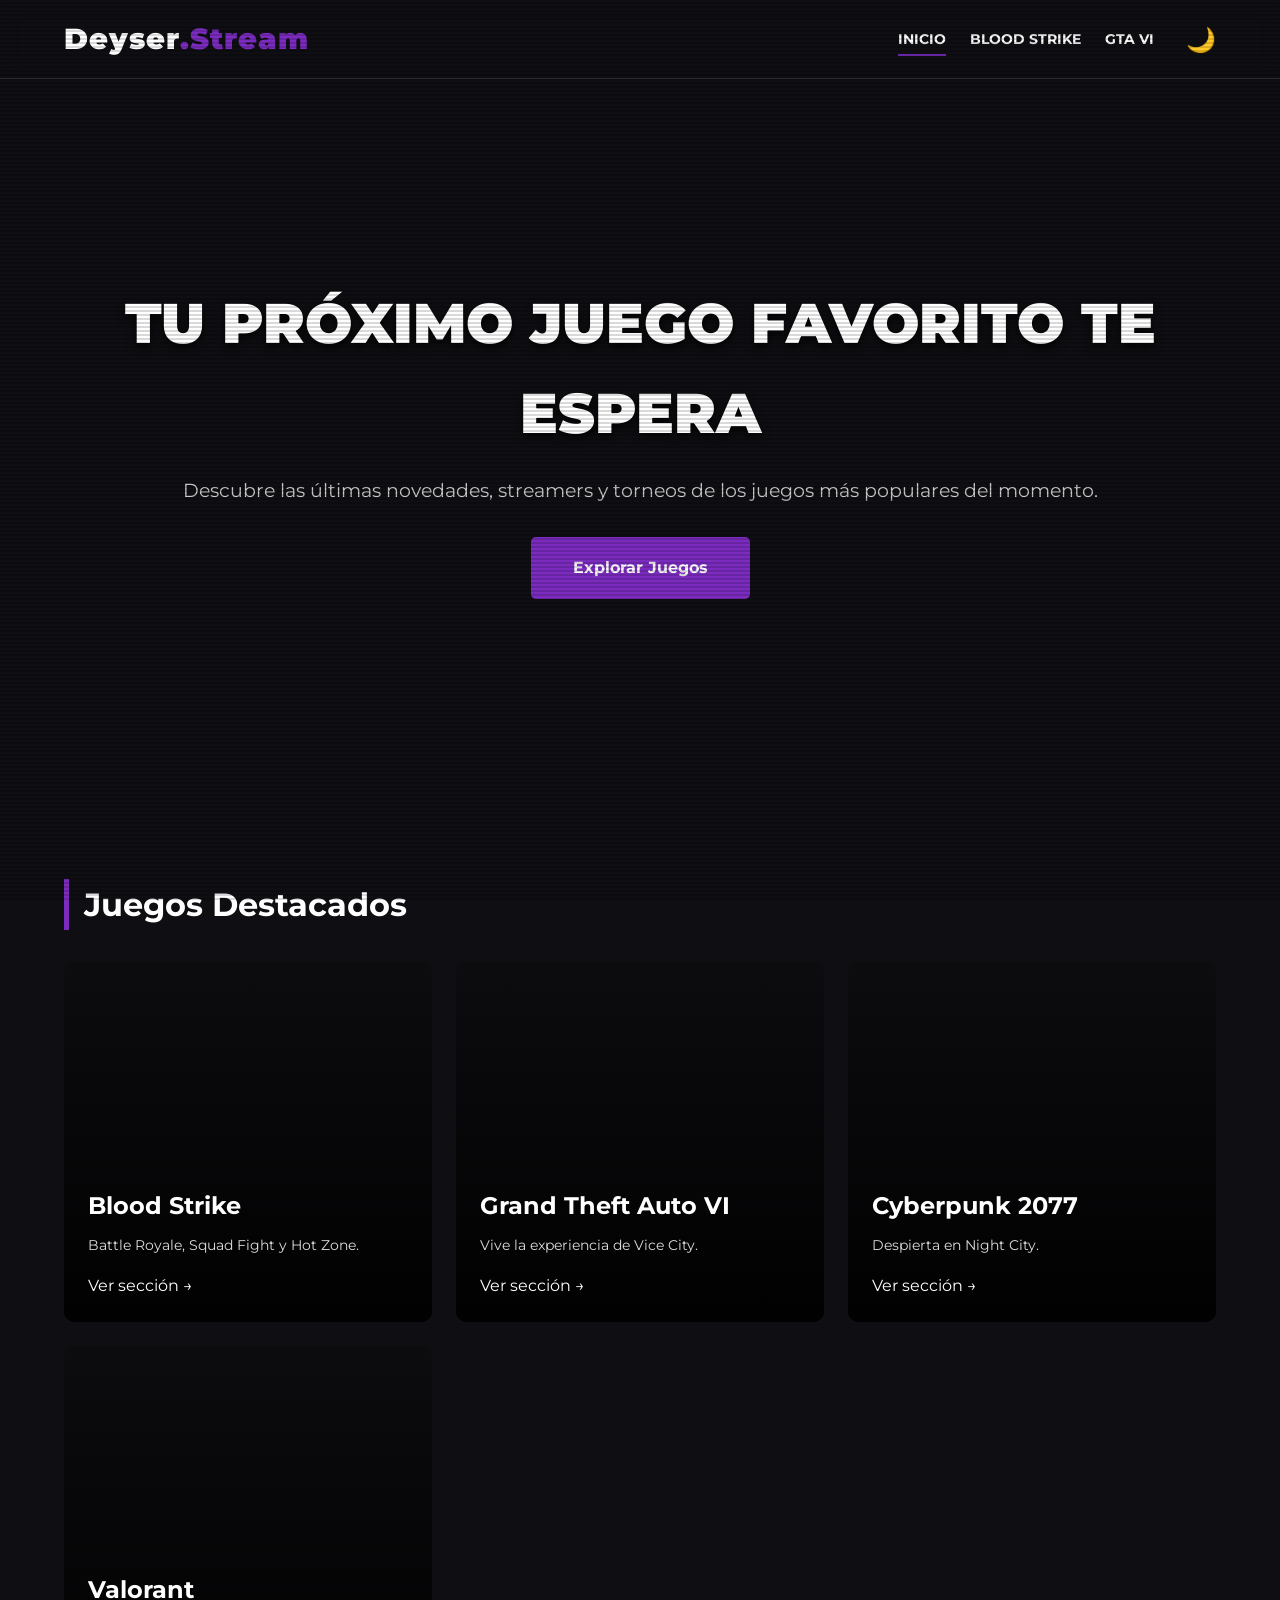
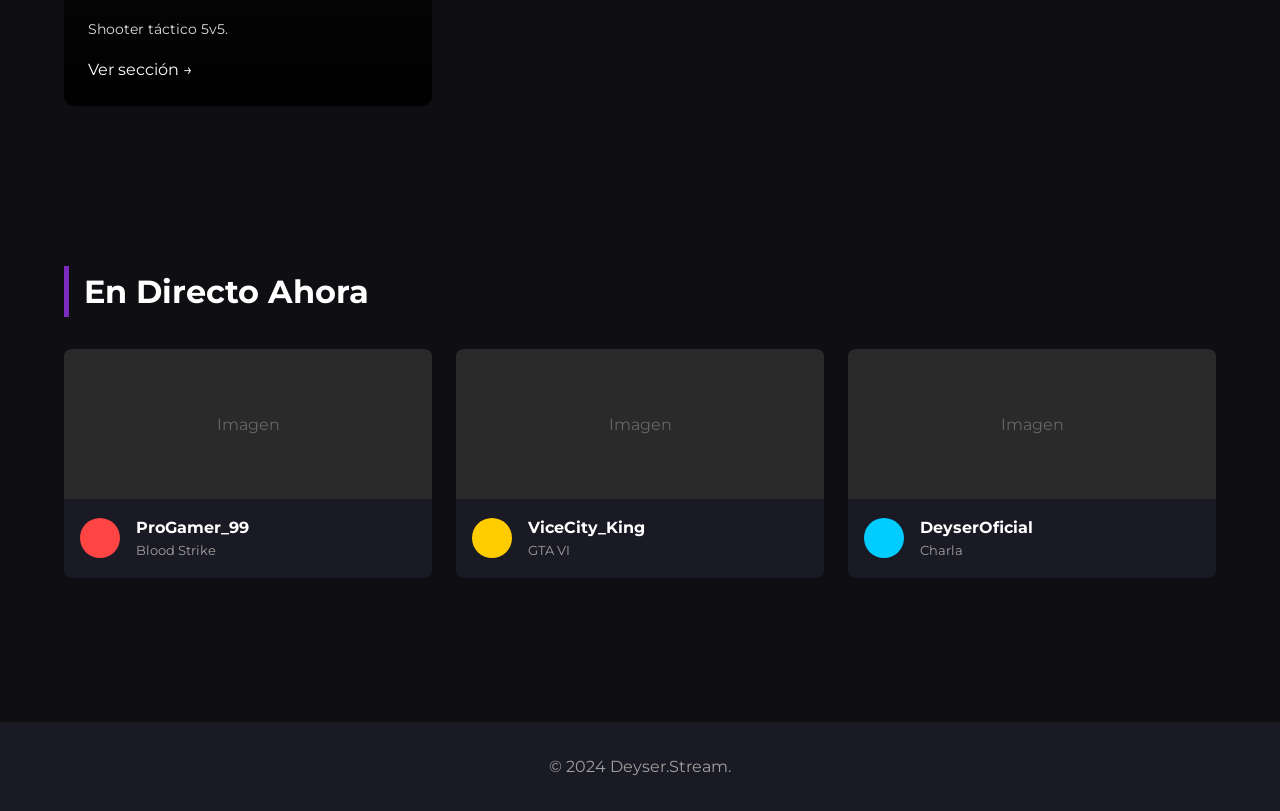
==== commit 3c845610: "Fix: Auditoria general, header reparado, estilos forzados y navegacion movil" ====
--- a/index.html
+++ b/index.html
@@ -11,18 +11,20 @@
 </head>
 <body>    <header>
         <div class="logo">
-            <h1><a href="index.html" style="color: inherit; text-decoration: none;">Deyser<span>.Stream</span></a></h1>
+            <a href="index.html">Deyser<span>.Stream</span></a>
         </div>
-        <nav class="nav-container">
+        <nav>
             <div class="nav-links">
                 <a href="index.html" class="active">Inicio</a>
                 <a href="pages/bloodstrike.html" class="">Blood Strike</a>
                 <a href="pages/gtavi.html" class="">GTA VI</a>
+            </div>
+            <div class="nav-actions">
                 <button id="theme-toggle" class="theme-btn" aria-label="Cambiar tema">🌙</button>
+                <button class="hamburger" aria-label="Menú">
+                    <span></span><span></span><span></span>
+                </button>
             </div>
-            <button class="hamburger" aria-label="Menú">
-                <span></span><span></span><span></span>
-            </button>
         </nav>
     </header>    <main>
         <section class="hero" style="background-image: linear-gradient(rgba(15, 15, 19, 0.8), rgba(15, 15, 19, 0.9)), url('https://images.unsplash.com/photo-1542751371-adc38448a05e?ixlib=rb-4.0.3&auto=format&fit=crop&w=1920&q=80');">
@@ -36,18 +38,10 @@
         <section id="destacados" class="featured-games">
             <h2 class="section-title">Juegos Destacados</h2>
             <div class="games-grid">
-                <a href="pages/bloodstrike.html" class="game-card bloodstrike-card">
-                    <div class="card-content"><h3>Blood Strike</h3><p>Battle Royale, Squad Fight y Hot Zone.</p><span class="play-btn">Ver sección →</span></div>
-                </a>
-                <a href="pages/gtavi.html" class="game-card gtavi-card">
-                    <div class="card-content"><h3>Grand Theft Auto VI</h3><p>Vive la experiencia de Vice City.</p><span class="play-btn">Ver sección →</span></div>
-                </a>
-                <a href="#" class="game-card cyberpunk-card">
-                    <div class="card-content"><h3>Cyberpunk 2077</h3><p>Despierta en Night City.</p><span class="play-btn">Ver sección →</span></div>
-                </a>
-                <a href="#" class="game-card valorant-card">
-                    <div class="card-content"><h3>Valorant</h3><p>Shooter táctico 5v5.</p><span class="play-btn">Ver sección →</span></div>
-                </a>
+                <a href="pages/bloodstrike.html" class="game-card bloodstrike-card"><div class="card-content"><h3>Blood Strike</h3><p>Battle Royale, Squad Fight y Hot Zone.</p><span class="play-btn">Ver sección →</span></div></a>
+                <a href="pages/gtavi.html" class="game-card gtavi-card"><div class="card-content"><h3>Grand Theft Auto VI</h3><p>Vive la experiencia de Vice City.</p><span class="play-btn">Ver sección →</span></div></a>
+                <a href="#" class="game-card cyberpunk-card"><div class="card-content"><h3>Cyberpunk 2077</h3><p>Despierta en Night City.</p><span class="play-btn">Ver sección →</span></div></a>
+                <a href="#" class="game-card valorant-card"><div class="card-content"><h3>Valorant</h3><p>Shooter táctico 5v5.</p><span class="play-btn">Ver sección →</span></div></a>
             </div>
         </section>
 
--- a/css/style.css
+++ b/css/style.css
@@ -1,5 +1,5 @@
 ﻿/* =========================================
-   VARIABLES GLOBALES Y RESET
+   VARIABLES Y RESET
    ========================================= */
 :root {
     --bg-dark: #0f0f13;
@@ -30,34 +30,23 @@
 html { scroll-behavior: smooth; }
 
 body {
-    background-color: var(--bg-dark);
-    color: var(--text-main);
+    background-color: var(--bg-dark) !important;
+    color: var(--text-main) !important;
     line-height: 1.6;
     overflow-x: hidden;
 }
 
-/* EFECTO CRT (Líneas de escaneo sutiles) */
+/* EFECTO CRT SUTIL */
 body::after {
     content: " ";
     display: block;
     position: fixed;
-    top: 0;
-    left: 0;
-    bottom: 0;
-    right: 0;
-    background: linear-gradient(rgba(18, 16, 16, 0) 50%, rgba(0, 0, 0, 0.1) 50%);
+    top: 0; left: 0; bottom: 0; right: 0;
+    background: linear-gradient(rgba(18, 16, 16, 0) 50%, rgba(0, 0, 0, 0.15) 50%);
     background-size: 100% 4px;
     z-index: 9999;
     pointer-events: none;
-    opacity: 0.3;
-}
-
-/* TRANSICIONES DE PÁGINA (Efecto Videojuego) */
-@view-transition { navigation: auto; }
-::view-transition-old(root) { animation: fade-out 0.4s ease-in-out; }
-::view-transition-new(root) { animation: fade-in 0.4s ease-in-out; }
-@keyframes fade-out { from { opacity: 1; transform: scale(1); } to { opacity: 0; transform: scale(0.98); } }
-@keyframes fade-in { from { opacity: 0; transform: scale(1.02); } to { opacity: 1; transform: scale(1); } }
+}
 
 /* Scrollbar */
 ::-webkit-scrollbar { width: 8px; }
@@ -65,14 +54,14 @@
 ::-webkit-scrollbar-thumb { background: var(--primary); border-radius: 4px; }
 
 /* =========================================
-   HEADER Y NAVEGACIÓN
+   HEADER Y NAVEGACIÓN (Estructura a prueba de fallos)
    ========================================= */
 header {
     background-color: rgba(15, 15, 19, 0.95);
     padding: 1rem 5%;
-    display: flex;
-    justify-content: space-between;
-    align-items: center;
+    display: flex !important;
+    justify-content: space-between !important;
+    align-items: center !important;
     position: sticky;
     top: 0;
     z-index: 1000;
@@ -81,31 +70,49 @@
 }
 body.light-mode header { background-color: rgba(244, 244, 249, 0.95); }
 
-.logo h1 { font-size: clamp(1.5rem, 4vw, 1.8rem); font-weight: 900; color: var(--text-main); }
-.logo span { color: var(--primary); }
-
-.nav-container { display: flex; align-items: center; }
-.nav-links { display: flex; align-items: center; }
+.logo a {
+    font-size: clamp(1.5rem, 4vw, 1.8rem);
+    font-weight: 900;
+    color: var(--text-main) !important;
+    text-decoration: none !important;
+    letter-spacing: 1px;
+}
+.logo span { color: var(--primary) !important; }
+
+nav {
+    display: flex;
+    align-items: center;
+    gap: 2rem;
+}
+
+.nav-links {
+    display: flex;
+    align-items: center;
+    gap: 1.5rem;
+}
+
 .nav-links a {
-    color: var(--text-main);
-    text-decoration: none;
-    margin-left: clamp(1rem, 2vw, 2rem);
+    color: var(--text-main) !important;
+    text-decoration: none !important;
     font-weight: 700;
     font-size: 0.9rem;
     text-transform: uppercase;
-    transition: color 0.3s, transform 0.2s;
+    transition: color 0.3s;
     position: relative;
 }
+
 .nav-links a::after {
     content: ''; position: absolute; width: 0; height: 2px; bottom: -5px; left: 0;
     background-color: var(--primary); transition: width 0.3s;
 }
 .nav-links a:hover::after, .nav-links a.active::after { width: 100%; }
-.nav-links a:hover { color: var(--primary); }
+.nav-links a:hover { color: var(--primary) !important; }
+
+.nav-actions { display: flex; align-items: center; gap: 1rem; }
 
 .theme-btn {
     background: none; border: none; font-size: 1.5rem; cursor: pointer;
-    margin-left: 1.5rem; transition: transform 0.3s;
+    transition: transform 0.3s;
 }
 .theme-btn:hover { transform: scale(1.2) rotate(15deg); }
 
@@ -120,20 +127,13 @@
 }
 
 /* =========================================
-   HERO Y SECCIONES
+   CONTENIDO GENERAL
    ========================================= */
 .hero {
     min-height: 80svh;
-    display: flex;
-    align-items: center;
-    justify-content: center;
-    text-align: center;
-    background-size: cover;
-    background-position: center;
-    padding: 0 20px;
-    position: relative;
-}
-
+    display: flex; align-items: center; justify-content: center; text-align: center;
+    background-size: cover; background-position: center; padding: 0 20px;
+}
 .hero-content { position: relative; z-index: 2; }
 .hero h2 { font-size: clamp(2rem, 6vw, 3.5rem); font-weight: 900; margin-bottom: 1rem; text-transform: uppercase; color: #fff; text-shadow: 0 4px 10px rgba(0,0,0,0.8); }
 .hero p { font-size: clamp(1rem, 2vw, 1.2rem); color: #ccc; margin-bottom: 2rem; }
@@ -148,9 +148,7 @@
 section { padding: clamp(3rem, 8vw, 5rem) 5%; }
 .section-title { font-size: clamp(1.5rem, 4vw, 2rem); margin-bottom: 2rem; border-left: 5px solid var(--primary); padding-left: 15px; }
 
-/* =========================================
-   GRIDS Y TARJETAS
-   ========================================= */
+/* Grids */
 .games-grid, .streams-grid {
     display: grid;
     grid-template-columns: repeat(auto-fit, minmax(clamp(250px, 100%, 300px), 1fr));
@@ -173,14 +171,14 @@
 .card-content h3 { font-size: clamp(1.2rem, 3vw, 1.5rem); margin-bottom: 0.5rem; }
 .card-content p { color: #ddd; margin-bottom: 1rem; font-size: 0.9rem; }
 
-/* Fondos */
+/* Fondos de tarjetas */
 .bloodstrike-card { background: url('https://images.unsplash.com/photo-1538481199705-c710c4e965fc?auto=format&fit=crop&w=600&q=80') center/cover; }
 .gtavi-card { background: url('https://images.unsplash.com/photo-1511512578047-dfb367046420?auto=format&fit=crop&w=600&q=80') center/cover; }
 .cyberpunk-card { background: url('https://images.unsplash.com/photo-1605559911160-a3d95d213904?auto=format&fit=crop&w=600&q=80') center/cover; }
 .valorant-card { background: url('https://images.unsplash.com/photo-1542751371-adc38448a05e?auto=format&fit=crop&w=600&q=80') center/cover; }
 
 /* Streams */
-.stream-card { background-color: var(--bg-card); border-radius: 8px; overflow: hidden; transition: transform 0.2s, box-shadow 0.2s; cursor: pointer; }
+.stream-card { background-color: var(--bg-card); border-radius: 8px; overflow: hidden; transition: transform 0.2s; cursor: pointer; }
 .stream-card:hover { transform: translateY(-5px); box-shadow: 0 10px 20px rgba(0,0,0,0.3); }
 .stream-thumbnail { width: 100%; height: 150px; }
 .stream-info { padding: 1rem; display: flex; align-items: center; gap: 1rem; }
@@ -191,23 +189,21 @@
 footer { text-align: center; padding: 2rem; background-color: var(--bg-card); color: var(--text-muted); margin-top: 4rem; }
 
 /* =========================================
-   RESPONSIVE (Móvil y Tablet)
-   ========================================= */
-@media (max-width: 768px) {
+   RESPONSIVE (Móvil)
+   ========================================= */
+@media (max-width: 850px) {
     .hamburger { display: flex; }
     
     .nav-links {
         position: fixed; top: 0; right: -100%; width: 70%; height: 100vh;
-        background-color: var(--bg-card); flex-direction: column;
+        background-color: var(--bg-dark) !important; flex-direction: column;
         justify-content: center; transition: right 0.4s ease;
-        box-shadow: -5px 0 15px rgba(0,0,0,0.5);
+        box-shadow: -5px 0 15px rgba(0,0,0,0.5); z-index: 999;
     }
     .nav-links.active { right: 0; }
-    
-    .nav-links a { margin: 1rem 0; font-size: 1.2rem; }
-    .theme-btn { margin: 1rem 0 0 0; font-size: 2rem; }
-
-    /* Animación de la X en el menú hamburguesa */
+    .nav-links a { margin: 1rem 0; font-size: 1.5rem; }
+
+    /* Animación X */
     .hamburger.active span:nth-child(1) { transform: translateY(8px) rotate(45deg); }
     .hamburger.active span:nth-child(2) { opacity: 0; }
     .hamburger.active span:nth-child(3) { transform: translateY(-8px) rotate(-45deg); }
